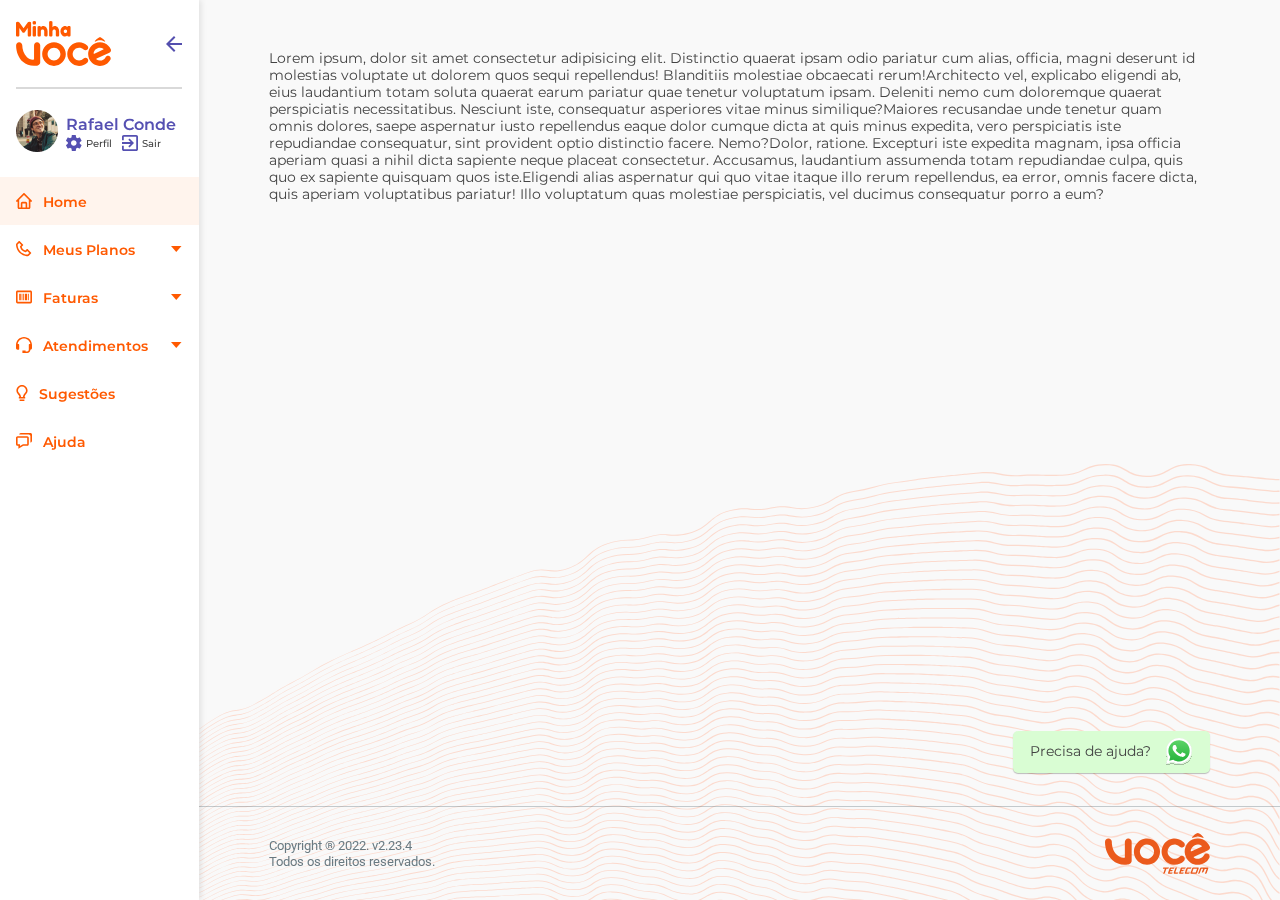
==== atual.html @ 1894260b "Initial commit on this branch" ====
<!DOCTYPE html>
<html lang="pt_BR">
  <head>
    <meta charset="UTF-8" />
    <meta http-equiv="X-UA-Compatible" content="IE=edge" />
    <meta name="viewport" content="width=device-width, initial-scale=1.0" />

    <!-- Dependencies -->
    <link rel="preconnect" href="https://fonts.googleapis.com" />
    <link rel="preconnect" href="https://fonts.gstatic.com" crossorigin />
    <link
      href="https://fonts.googleapis.com/css2?family=Montserrat:wght@300;400;500;600;700&family=Roboto:wght@300;400;500;700;900&display=swap"
      rel="stylesheet"
    />
    <script
      src="https://code.jquery.com/jquery-3.6.0.min.js"
      integrity="sha256-/xUj+3OJU5yExlq6GSYGSHk7tPXikynS7ogEvDej/m4="
      crossorigin="anonymous"
    ></script>
    <!-- /Fonts -->

    <!-- Main CSS-->
    <link rel="stylesheet" href="./css/style.css" />
    <!-- /Main CSS-->

    <title>Minha Você</title>
  </head>
  <body class="flex">
    <nav class="sidebar">
      <!-- <div class="sidebar__container flex-column"> -->
      <div class="sidebar__logo flex flex-center-between">
        <img src="./assets/minhavoce.svg" alt="Logo da Minha Você" />
        <img
          src="./assets/left-arrow.svg"
          alt="Seta apontada para esquerda"
          class="sidebar__logo-back"
        />
      </div>

      <div class="separator">
        <div class="separator__proper"></div>
      </div>

      <div class="sidebar__profile flex profile">
        <div class="profile__photo">
          <img
            src="./assets/profile.png"
            alt="Imagem de Perfil"
            class="profile__photo-proper"
          />
        </div>
        <div class="profile__info flex-column">
          <h2 class="profile__name ellipsis">Rafael Conde</h2>
          <div class="profile__options flex">
            <div class="profile__options-settings flex">
              <img src="./assets/cog.svg" alt="Engrenagem" />
              <p class="profile__options-label">Perfil</p>
            </div>
            <div class="profile__options-logout flex">
              <img src="./assets/logout.svg" alt="Logout" />
              <p class="profile__options-label">Sair</p>
            </div>
          </div>
        </div>
      </div>

      <div class="sidebar__container flex-column">
        <ul class="sidebar__list">
          <li class="item">
            <a href="/" class="sidebar__list-items flex active">
              <img src="./assets/home.svg" alt="" />
              <p class="item__label">Home</p>
            </a>
          </li>

          <li class="sidebar__list-items item flex">
            <img src="./assets/phone.svg" alt="" />
            <p class="item__label">Meus Planos</p>
            <img
              src="./assets/down-triangle.svg"
              alt=""
              class="sidebar__list-more"
            />
          </li>

          <ul class="sidebar__sublist list-hidden">
            <li class="subitem">
              <a href="#" class="sidebar__sublist-items flex">
                <img src="./assets/phone.svg" alt="" class="hidden-icon" />
                <p class="subitem__label">Internet</p>
              </a>
            </li>
            <li class="subitem">
              <a href="#" class="sidebar__sublist-items flex">
                <img src="./assets/phone.svg" alt="" class="hidden-icon" />
                <p class="subitem__label">Telefone</p>
              </a>
            </li>
            <li class="subitem">
              <a href="#" class="sidebar__sublist-items flex">
                <img src="./assets/phone.svg" alt="" class="hidden-icon" />
                <p class="subitem__label">TV</p>
              </a>
            </li>
          </ul>

          <li class="sidebar__list-items item flex">
            <img src="./assets/barcode.svg" alt="" />
            <p class="item__label">Faturas</p>
            <img
              src="./assets/down-triangle.svg"
              alt=""
              class="sidebar__list-more"
            />
          </li>
          <ul class="sidebar__sublist list-hidden">
            <li class="subitem">
              <a href="#" class="sidebar__sublist-items flex">
                <img src="./assets/barcode.svg" alt="" class="hidden-icon" />
                <p class="subitem__label">Fatura Atual</p>
              </a>
            </li>
            <li class="subitem">
              <a href="#" class="sidebar__sublist-items flex">
                <img src="./assets/barcode.svg" alt="" class="hidden-icon" />
                <p class="subitem__label">Histórico de Pagamentos</p>
              </a>
            </li>
            <li class="subitem">
              <a href="#" class="sidebar__sublist-items flex">
                <img src="./assets/barcode.svg" alt="" class="hidden-icon" />
                <p class="subitem__label">Notas Fiscais</p>
              </a>
            </li>
            <li class="subitem">
              <a href="#" class="sidebar__sublist-items flex">
                <img src="./assets/barcode.svg" alt="" class="hidden-icon" />
                <p class="subitem__label">Declaração de Quitação de Débitos</p>
              </a>
            </li>
          </ul>

          <li class="sidebar__list-items item flex">
            <img src="./assets/headset.svg" alt="" />
            <p class="item__label">Atendimentos</p>
            <img
              src="./assets/down-triangle.svg"
              alt=""
              class="sidebar__list-more"
            />
          </li>

          <ul class="sidebar__sublist list-hidden">
            <li class="subitem">
              <a href="#" class="sidebar__sublist-items flex">
                <img src="./assets/headset.svg" alt="" class="hidden-icon" />
                <p class="subitem__label">Suporte</p>
              </a>
            </li>
            <li class="subitem">
              <a href="#" class="sidebar__sublist-items flex">
                <img src="./assets/headset.svg" alt="" class="hidden-icon" />
                <p class="subitem__label">Mudança de Endereço</p>
              </a>
            </li>
            <li class="subitem">
              <a href="#" class="sidebar__sublist-items flex">
                <img src="./assets/headset.svg" alt="" class="hidden-icon" />
                <p class="subitem__label">Mudança de Ponto Interno</p>
              </a>
            </li>
            <li class="subitem">
              <a href="#" class="sidebar__sublist-items flex">
                <img src="./assets/headset.svg" alt="" class="hidden-icon" />
                <p class="subitem__label">Mudança de Titularidade</p>
              </a>
            </li>
            <li class="subitem">
              <a href="#" class="sidebar__sublist-items flex">
                <img src="./assets/headset.svg" alt="" class="hidden-icon" />
                <p class="subitem__label">Mudança de Vencimento</p>
              </a>
            </li>
            <li class="subitem">
              <a href="#" class="sidebar__sublist-items flex">
                <img src="./assets/headset.svg" alt="" class="hidden-icon" />
                <p class="subitem__label">Meus atendimentos</p>
              </a>
            </li>
          </ul>

          <li class="item">
            <a href="/sugestoes.html" class="sidebar__list-items flex">
              <img src="./assets/lightbulb.svg" alt="" />
              <p class="item__label">Sugestões</p>
            </a>
          </li>
          <li class="item" id="help">
            <a href="#" class="sidebar__list-items flex">
              <img src="./assets/text-ballon.svg" alt="" />
              <p class="item__label">Ajuda</p>
            </a>
          </li>
        </ul>

        <div class="sidebar__footer">
          <div class="sidebar__footer-container flex-column">
            <img
              src="./assets/logo.svg"
              alt="Logo da Você Telecom"
              class="sidebar__footer-logo"
            />
            <div class="sidebar__footer-separator">
              <div class="separator__proper"></div>
            </div>
            <div class="sidebar__footer-copyright flex-column">
              <p class="sidebar__footer-copyright1">Copyright ® 2022. v2.23.4</p>
              <p class="sidebar__footer-copyright2">
                Todos os direitos reservados.
            </div>
            </p>
          </div>
        </div>
      </div>
    </nav>
    <main class="flex-column">
      <section id="content">
        <p><span>Lorem ipsum, dolor sit amet consectetur adipisicing elit. Distinctio quaerat ipsam odio pariatur cum alias, officia, magni deserunt id molestias voluptate ut dolorem quos sequi repellendus! Blanditiis molestiae obcaecati rerum!</span><span>Architecto vel, explicabo eligendi ab, eius laudantium totam soluta quaerat earum pariatur quae tenetur voluptatum ipsam. Deleniti nemo cum doloremque quaerat perspiciatis necessitatibus. Nesciunt iste, consequatur asperiores vitae minus similique?</span><span>Maiores recusandae unde tenetur quam omnis dolores, saepe aspernatur iusto repellendus eaque dolor cumque dicta at quis minus expedita, vero perspiciatis iste repudiandae consequatur, sint provident optio distinctio facere. Nemo?</span><span>Dolor, ratione. Excepturi iste expedita magnam, ipsa officia aperiam quasi a nihil dicta sapiente neque placeat consectetur. Accusamus, laudantium assumenda totam repudiandae culpa, quis quo ex sapiente quisquam quos iste.</span><span>Eligendi alias aspernatur qui quo vitae itaque illo rerum repellendus, ea error, omnis facere dicta, quis aperiam voluptatibus pariatur! Illo voluptatum quas molestiae perspiciatis, vel ducimus consequatur porro a eum?</span></p>
      </section>

      <footer class="footer flex-column">
        <div class="whatsapp flex">
          <div class="whatsapp__button flex">
            <a
              href="https://wa.me/559633333333?text=Minha%20Voc%C3%AA,%20preciso%20abrir%20uma%20solicita%C3%A7%C3%A3o"
              target="_blank"
              class="whatsapp__button-label flex"
            >
              Precisa de ajuda?
              <img
                class="whatsapp__button-icon"
                src="./assets/whatsapp.svg"
                alt="Logo do Whatsapp"
              />
            </a>
          </div>
        </div>

        <div class="footer__container flex">
          <div class="footer__copyright">
            <p class="footer__copyright-year">Copyright ® 2022. v2.23.4</p>
            <p class="footer__copyright-proper">
              Todos os direitos reservados.
            </p>
          </div>
          <img src="./assets/logo.svg" alt="" />
        </div>

        <div class="footer__mobile">
          <div class="footer__mobile-wrapper flex">
            <div class="footer__mobile-options flex-column" id="mobile-menu">
              <img
                src="./assets/plus-icon.svg"
                alt=""
                class="footer__mobile-icon"
              />
              <p class="footer__mobile-label">Opções</p>
            </div>
            <div class="footer__mobile-options flex-column" id="mobile-plans">
              <img
                src="./assets/plans-icon.svg"
                alt=""
                class="footer__mobile-icon"
              />
              <p class="footer__mobile-label">Planos</p>
            </div>
            <div class="footer__mobile-options flex-column" id="mobile-home">
              <img
                src="./assets/home-icon.svg"
                alt=""
                class="footer__mobile-icon"
              />
              <p class="footer__mobile-label">Home</p>
            </div>
            <div class="footer__mobile-options flex-column" id="mobile-invoice">
              <img
                src="./assets/invoice-icon.svg"
                alt=""
                class="footer__mobile-icon"
              />
              <p class="footer__mobile-label">Faturas</p>
            </div>
            <div class="footer__mobile-options flex-column" id="mobile-profile">
              <img
                src="./assets/profile.png"
                alt=""
                class="footer__mobile-icon profile"
              />
              <p class="footer__mobile-label">Perfil</p>
            </div>
          </div>
        </div>
      </footer>
    </main>
    <script src="./script.js"></script>
  </body>
</html>
---- css/style.css ----
@charset "UTF-8";
/* Custom Utility Classes */
.flex {
  display: flex;
}

.flex-column {
  display: flex;
  flex-direction: column;
}

.flex-center-between {
  align-items: center;
  justify-content: space-between;
}

.grid {
  display: grid;
}

.ellipsis {
  white-space: nowrap;
  overflow: hidden;
  text-overflow: ellipsis;
}

.hidden {
  display: none;
}

/* Media Queries */
/* /Media Queries */
/* /Custom Utility Classes */
/* Mixins & Functions */
/* /Mixins & Functions */
/* Reset */
* {
  margin: 0;
  padding: 0;
  box-sizing: border-box;
  list-style: none;
}

/* /Reset */
/* Custom Content */
* {
  font-family: "Montserrat", sans-serif;
}

h1 {
  font-family: "Montserrat", sans-serif;
  font-style: normal;
  font-weight: 700;
  font-size: 1.5rem;
  line-height: 1.8125rem;
}

h2 {
  font-family: "Montserrat", sans-serif;
  font-style: normal;
  font-weight: 600;
  font-size: 1.25rem;
  line-height: 1.5rem;
}

h3 {
  font-family: "Montserrat", sans-serif;
  font-style: normal;
  font-weight: 500;
  font-size: 1.125rem;
  line-height: 1.375rem;
}

p {
  font-family: "Montserrat", sans-serif;
  font-style: normal;
  font-weight: 400;
  font-size: 0.875rem;
  line-height: 1.0625rem;
  color: #434343;
}

label {
  font-size: 0.75rem;
}

.hidden-icon {
  visibility: hidden;
}

/* /Custom Content */
.sidebar {
  font-family: "Montserrat", sans-serif;
  min-height: 100vh;
  width: 15.56vw;
  box-shadow: 2px 0px 6px 0px rgba(0, 0, 0, 0.1);
  background-color: white;
  overflow-y: auto;
  flex-shrink: 0;
  flex-grow: 1;
  z-index: 999999;
  /* foi necessária a adição dos paddings aos items individualmente e não
  à sidebar como um todo para que a classe active (que mostra qual item
  do menu está selecionado) ficasse de acordo com o design.
  a outra alternativa era manter o padding na sidebar, retirar a margem
  dos itens do menu e adicionar novamente o padding neles. achei muita
  gambiarra. */
}
.sidebar__logo {
  padding: 1.3125rem 1.0625rem 1.3125rem 1rem;
}
.sidebar__logo-back {
  filter: invert(30%) sepia(69%) saturate(947%) hue-rotate(213deg) brightness(89%) contrast(88%);
  cursor: pointer;
}
.sidebar .separator {
  width: 100%;
}
.sidebar .separator__proper {
  height: 2px;
  margin-right: 1.0625rem;
  margin-left: 1rem;
  background-color: rgba(67, 67, 67, 0.2);
}
.sidebar__profile {
  padding: 1.3125rem 1.0625rem 1.3125rem 1rem;
}
@media (max-width: 1024px) {
  .sidebar__profile {
    justify-content: center;
  }
}
.sidebar .profile {
  gap: 0.5rem;
  align-items: center;
}
.sidebar .profile__photo {
  flex-shrink: 0;
}
.sidebar .profile__name {
  min-width: 0;
  font-size: 1rem;
  line-height: 1.21875rem;
  color: #5550b2;
}
.sidebar .profile__options {
  align-items: center;
  gap: 0.625rem;
}
.sidebar .profile__options-settings, .sidebar .profile__options-logout {
  gap: 0.25rem;
  cursor: pointer;
}
.sidebar .profile__options-label {
  font-weight: 500;
  font-size: 0.625rem;
  line-height: 0.761875rem;
  color: #434343;
  padding-top: 0.1875rem;
}
@media (max-width: 1024px) {
  .sidebar {
    position: fixed;
    left: -1000px;
    transition: 0.5s ease-in-out;
  }
  .sidebar.opened {
    left: 0;
    width: 100%;
  }
}
.sidebar__footer {
  display: none;
}
@media (max-width: 1024px) {
  .sidebar__footer {
    display: block;
    margin-top: 21.25rem;
    flex-grow: 1;
  }
  .sidebar__footer-container {
    justify-content: center;
    align-items: center;
    gap: 0.5rem;
  }
  .sidebar__footer-logo {
    width: 4.82875rem;
    height: 1.875rem;
  }
  .sidebar__footer-separator {
    width: 8.125rem;
  }
  .sidebar__footer-separator .separator__proper {
    height: 2px;
    color: black;
  }
  .sidebar__footer-copyright {
    align-items: center;
  }
  .sidebar__footer-copyright1, .sidebar__footer-copyright2 {
    font-family: "Roboto", sans-serif;
    font-size: 0.6875rem;
    line-height: 0.805625rem;
    color: #434343;
  }
}

.sidebar__list-items,
.sidebar__sublist-items {
  align-items: center;
  list-style: none;
  padding: 0.875rem 1.0625rem 0.875rem 1rem;
  gap: 0.6875rem;
  cursor: pointer;
  text-decoration: none;
}
.sidebar__list-more,
.sidebar__sublist-more {
  margin-left: auto;
}

.item__label {
  margin-top: 0.1875rem;
  color: #ff5900;
  font-weight: 600;
  font-size: 0.875rem;
  line-height: 1.066875rem;
}

.subitem__label {
  margin-top: -0.1875rem;
  color: #434343;
  font-weight: 500;
  font-size: 0.75rem;
  line-height: 0.914375rem;
}

.list-hidden {
  display: none;
}

.active {
  background-color: rgba(253, 103, 0, 0.07);
}

.subactive {
  background-color: rgba(85, 80, 178, 0.1);
}

main {
  height: 100vh;
  width: 100%;
  overflow-y: auto;
}
main::before {
  content: "";
  position: fixed;
  height: 100%;
  right: 0;
  left: 15.56vw;
  z-index: -99;
  opacity: 0.25;
  background-color: #e5e5e5;
  background-image: url(../assets/bg.svg);
  background-repeat: no-repeat;
  background-position: bottom center;
  background-size: contain;
}
@media (max-width: 1024px) {
  main::before {
    position: absolute;
    left: 0;
    background-size: auto;
  }
}

#content {
  padding: 3.125rem 4.375rem;
}
@media (max-width: 1024px) {
  #content {
    padding: 3.125rem 1.5rem 1.5625rem 1.875rem;
  }
}

.suggestions__back {
  border: none;
  background: none;
  align-items: center;
  gap: 0.5rem;
  margin-bottom: 1rem;
  cursor: pointer;
}
.suggestions__back-wrapper {
  align-items: center;
  justify-content: center;
  background-color: #5550b2;
  width: 2.5rem;
  height: 2.5rem;
  border-radius: 50%;
}
.suggestions__back:active .suggestions__back-wrapper {
  background: linear-gradient(0deg, rgba(0, 0, 0, 0.2), rgba(0, 0, 0, 0.2)), linear-gradient(0deg, #5550b2, #5550b2);
}
.suggestions__back-icon {
  filter: invert(100%) sepia(0%) saturate(7500%) hue-rotate(35deg) brightness(109%) contrast(106%);
}
.suggestions__back-label {
  font-family: "Montserrat", sans-serif;
  font-size: 1rem;
  font-style: normal;
  font-weight: 500;
  line-height: 1.25rem;
  color: #5550b2;
}
.suggestions__header {
  margin-bottom: 1.625rem;
}
.suggestions__header-title {
  color: #5550b2;
  margin-bottom: 0.4375rem;
}
.suggestions__form {
  background-color: white;
  border-radius: 10px;
  box-shadow: 0px 2px 4px 0px rgba(0, 0, 0, 0.15);
  height: 18.75rem;
  padding: 1rem;
}
.suggestions__form-label {
  font-family: "Montserrat", sans-serif;
  font-style: normal;
  font-weight: 400;
  font-size: 12px;
  line-height: 15px;
  color: #434343;
  margin-bottom: 0.375rem;
}
.suggestions__form-rating {
  background-color: rgba(208, 217, 221, 0.2);
  justify-content: center;
  padding-top: 1.625rem;
  padding-bottom: 1.8125rem;
  margin-bottom: 0.75rem;
  border-radius: 5px;
  gap: 0.625rem;
}
.suggestions__form-stars {
  width: 1.57875rem;
  height: 1.5rem;
}
.suggestions__form-stars.full {
  content: url(../../assets/star-full.svg);
}
.suggestions__form-box {
  width: 100%;
  height: 5rem;
  border: 1px solid #d0d9dd;
  border-radius: 5px;
  resize: none;
  padding: 0.3125rem;
  margin-bottom: 0.75rem;
}
.suggestions__form-submit {
  width: 6.0625rem;
  height: 2.75rem;
  border: none;
  border-radius: 5px;
  background-color: #5550b2;
  box-shadow: 0px 2px 6px 0px rgba(0, 0, 0, 0.1);
  cursor: pointer;
  color: white;
  font-weight: 700;
  text-transform: uppercase;
  font-size: 1rem;
  line-height: 1.25rem;
}
.suggestions__form-submit:active {
  background: linear-gradient(0deg, rgba(0, 0, 0, 0.2), rgba(0, 0, 0, 0.2)), linear-gradient(0deg, #5550b2, #5550b2);
}
@media (max-width: 1024px) {
  .suggestions__form-submit {
    width: 100%;
  }
}
.suggestions__snackbar {
  justify-content: center;
  position: absolute;
  z-index: 100;
}
.suggestions__snackbar-proper {
  width: 31.25rem;
  height: 3.25rem;
  background-color: #00c853;
  justify-content: center;
  align-items: center;
  border-radius: 5px;
  transition: all 0.5s ease-in-out 0.5s;
}
.suggestions__snackbar-label {
  color: white;
  font-weight: 500;
  font-size: 1rem;
  line-height: 1.21875rem;
  text-align: center;
}

.visuallyhidden {
  opacity: 0;
}

.footer {
  margin-top: auto;
}
.footer__container {
  padding: 1.625rem 4.375rem;
  border-top: 1px solid rgba(69, 90, 100, 0.3);
  align-items: center;
  justify-content: space-between;
}
@media (max-width: 1024px) {
  .footer__container {
    display: none;
  }
}
.footer__copyright-year, .footer__copyright-proper {
  font-family: "Roboto", sans-serif;
  font-weight: 400;
  font-size: 0.8125rem;
  line-height: 0.951875rem;
  color: rgba(69, 90, 100, 0.8);
}
.footer__mobile {
  display: none;
}
@media (max-width: 1024px) {
  .footer__mobile {
    display: block;
  }
}
.footer__mobile-wrapper {
  height: 5rem;
  width: 100vw;
  background-color: white;
  justify-content: space-around;
  align-items: center;
  box-shadow: 0px -2px 8px 0px rgba(0, 0, 0, 0.15);
}
.footer__mobile-options {
  margin-top: 1.0625rem;
  margin-bottom: 1.125rem;
  align-items: center;
  gap: 0.4375rem;
}
.footer__mobile-icon {
  width: 1.5625rem;
  height: 1.5625rem;
}
.footer__mobile-icon:not(.profile) {
  filter: invert(24%) sepia(0%) saturate(2%) hue-rotate(23deg) brightness(99%) contrast(91%);
}
.footer__mobile-icon.selected:not(.profile) {
  filter: invert(37%) sepia(100%) saturate(1618%) hue-rotate(359deg) brightness(98%) contrast(110%);
}
.footer__mobile-icon.selected.profile {
  border-radius: 50%;
  border: 2px solid #ff5900;
}
.footer__mobile-label {
  color: #434343;
}
.footer__mobile-label.selected {
  color: #ff5900;
}

.whatsapp {
  margin-left: auto;
  margin-right: 4.375rem;
  margin-bottom: 2.0625rem;
}
@media (max-width: 1024px) {
  .whatsapp {
    margin-left: 1.5625rem;
    margin-right: 1.5625rem;
    margin-bottom: 2.375rem;
  }
}
.whatsapp__button {
  padding: 0.5rem 1rem;
  width: 12.3125rem;
  height: 2.625rem;
  border-radius: 5px;
  border: none;
  box-shadow: 0px 1px 1px 0px rgba(0, 0, 0, 0.25);
  background-color: #d9fdd3;
  justify-content: center;
  align-items: center;
}
@media (max-width: 1024px) {
  .whatsapp__button {
    width: 100%;
  }
}
.whatsapp__button-label {
  text-align: center;
  font-weight: 400;
  font-size: 0.875rem;
  line-height: 1.066875rem;
  text-decoration: none;
  color: #434343;
  gap: 0.875rem;
  align-items: center;
}
.whatsapp__button:active {
  background: linear-gradient(0deg, rgba(0, 0, 0, 0.1), rgba(0, 0, 0, 0.1)), linear-gradient(0deg, #d9fdd3, #d9fdd3);
}

/*# sourceMappingURL=style.css.map */
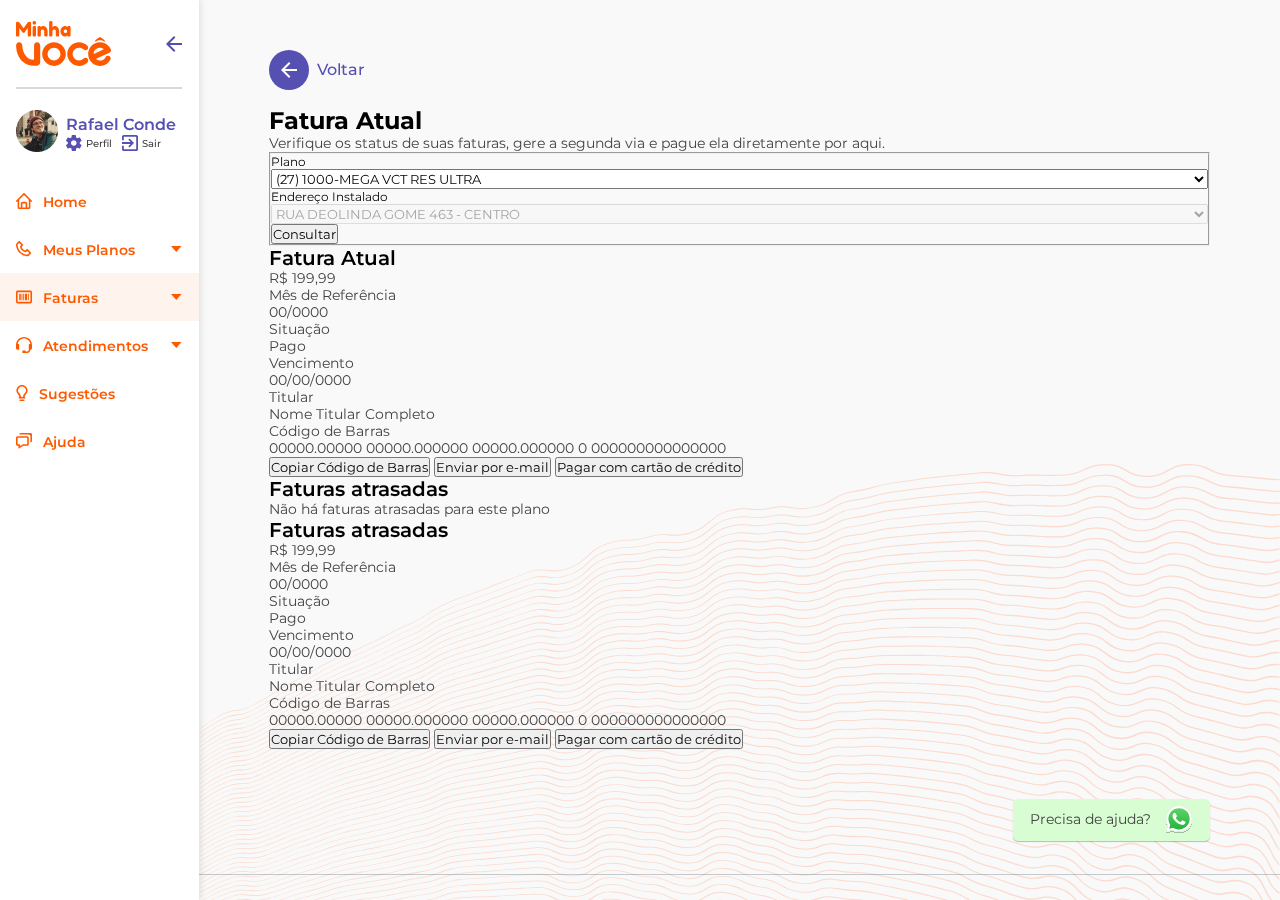
==== commit 6db21468: "Adiciona HTML e classes" ====
--- a/atual.html
+++ b/atual.html
@@ -27,7 +27,6 @@
   </head>
   <body class="flex">
     <nav class="sidebar">
-      <!-- <div class="sidebar__container flex-column"> -->
       <div class="sidebar__logo flex flex-center-between">
         <img src="./assets/minhavoce.svg" alt="Logo da Minha Você" />
         <img
@@ -67,7 +66,7 @@
       <div class="sidebar__container flex-column">
         <ul class="sidebar__list">
           <li class="item">
-            <a href="/" class="sidebar__list-items flex active">
+            <a href="/" class="sidebar__list-items flex">
               <img src="./assets/home.svg" alt="" />
               <p class="item__label">Home</p>
             </a>
@@ -104,7 +103,7 @@
             </li>
           </ul>
 
-          <li class="sidebar__list-items item flex">
+          <li class="sidebar__list-items item flex active">
             <img src="./assets/barcode.svg" alt="" />
             <p class="item__label">Faturas</p>
             <img
@@ -115,7 +114,7 @@
           </li>
           <ul class="sidebar__sublist list-hidden">
             <li class="subitem">
-              <a href="#" class="sidebar__sublist-items flex">
+              <a href="#" class="sidebar__sublist-items flex subactive">
                 <img src="./assets/barcode.svg" alt="" class="hidden-icon" />
                 <p class="subitem__label">Fatura Atual</p>
               </a>
@@ -214,18 +213,172 @@
               <div class="separator__proper"></div>
             </div>
             <div class="sidebar__footer-copyright flex-column">
-              <p class="sidebar__footer-copyright1">Copyright ® 2022. v2.23.4</p>
+              <p class="sidebar__footer-copyright1">
+                Copyright ® 2022. v2.23.4
+              </p>
               <p class="sidebar__footer-copyright2">
                 Todos os direitos reservados.
-            </div>
-            </p>
+              </p>
+            </div>
           </div>
         </div>
       </div>
     </nav>
     <main class="flex-column">
       <section id="content">
-        <p><span>Lorem ipsum, dolor sit amet consectetur adipisicing elit. Distinctio quaerat ipsam odio pariatur cum alias, officia, magni deserunt id molestias voluptate ut dolorem quos sequi repellendus! Blanditiis molestiae obcaecati rerum!</span><span>Architecto vel, explicabo eligendi ab, eius laudantium totam soluta quaerat earum pariatur quae tenetur voluptatum ipsam. Deleniti nemo cum doloremque quaerat perspiciatis necessitatibus. Nesciunt iste, consequatur asperiores vitae minus similique?</span><span>Maiores recusandae unde tenetur quam omnis dolores, saepe aspernatur iusto repellendus eaque dolor cumque dicta at quis minus expedita, vero perspiciatis iste repudiandae consequatur, sint provident optio distinctio facere. Nemo?</span><span>Dolor, ratione. Excepturi iste expedita magnam, ipsa officia aperiam quasi a nihil dicta sapiente neque placeat consectetur. Accusamus, laudantium assumenda totam repudiandae culpa, quis quo ex sapiente quisquam quos iste.</span><span>Eligendi alias aspernatur qui quo vitae itaque illo rerum repellendus, ea error, omnis facere dicta, quis aperiam voluptatibus pariatur! Illo voluptatum quas molestiae perspiciatis, vel ducimus consequatur porro a eum?</span></p>
+        <div class="bill">
+          <button class="bill__back flex go-back">
+            <figure class="bill__back-wrapper go-back-wrapper flex">
+              <img
+                src="./assets/left-arrow.svg"
+                alt=""
+                class="bill__back-icon go-back-icon"
+              />
+            </figure>
+            <p class="bill__back-label go-back-label">Voltar</p>
+          </button>
+
+          <header class="bill__header">
+            <h1 class="bill__header-title">Fatura Atual</h1>
+            <p class="bill__header-description">
+              Verifique os status de suas faturas, gere a segunda via e pague
+              ela diretamente por aqui.
+            </p>
+          </header>
+
+          <article class="bill__main">
+            <fieldset class="bill__main-container container">
+              <div class="container__plan">
+                <form action="" class="container__plan-form flex-column">
+                  <label for="plan" class="container__plan-label">Plano</label>
+                  <select name="plan" id="plan" class="container__plan-select">
+                    <option
+                      value="(27) 1000-MEGA VCT RES ULTRA"
+                      class="container__plan-option"
+                    >
+                      (27) 1000-MEGA VCT RES ULTRA
+                    </option>
+                  </select>
+                </form>
+
+                <form action="" class="container__address flex-column">
+                  <label for="address" class="container__address-label">
+                    Endereço Instalado
+                  </label>
+                  <select
+                    name="address"
+                    id="address"
+                    class="container__address-select"
+                    disabled
+                  >
+                    <option value="1" class="container__address option">
+                      RUA DEOLINDA GOME 463 - CENTRO
+                    </option>
+                  </select>
+                </form>
+              </div>
+
+              <button type="submit" class="container__button">Consultar</button>
+            </fieldset>
+
+            <div class="bill__main-actual actual">
+              <h2 class="actual-title">Fatura Atual</h2>
+              <div class="actual__invoice">
+                <div class="actual__wrapper">
+                  <div class="green-detail"></div>
+                  <p class="actual__price">
+                    R$
+                    <span class="actual__price-number">199,99</span>
+                  </p>
+                  <div class="actual__reference">
+                    <p class="actual__reference-title">Mês de Referência</p>
+                    <p class="actual__reference-date">00/0000</p>
+                  </div>
+                  <div class="actual__status">
+                    <p class="actual__status-title">Situação</p>
+                    <p class="actual__status-status">Pago</p>
+                  </div>
+                  <div class="actual__duedate">
+                    <p class="actual__duedate-title">Vencimento</p>
+                    <p class="actual__duedate-date">00/00/0000</p>
+                  </div>
+                  <div class="actual__name">
+                    <p class="actual__name-title">Titular</p>
+                    <p class="actual__name-name">Nome Titular Completo</p>
+                  </div>
+                  <div class="actual__barcode">
+                    <p class="actual__barcode-title">Código de Barras</p>
+                    <p class="actual__barcode-proper">
+                      00000.00000 00000.000000 00000.000000 0 000000000000000
+                    </p>
+                  </div>
+                </div>
+                <div class="bill__controls">
+                  <button class="bill__controls-copy" data-control="actual">
+                    Copiar Código de Barras
+                  </button>
+                  <button class="bill__controls-email" data-control="actual">
+                    Enviar por e-mail
+                  </button>
+                  <button class="bill__controls-card" data-control="actual">
+                    Pagar com cartão de crédito
+                  </button>
+                </div>
+              </div>
+            </div>
+
+            <div class="bill__main-overdue overdue">
+              <h2 class="overdue__title">Faturas atrasadas</h2>
+              <div class="overdue__invoice">
+                <p class="">Não há faturas atrasadas para este plano</p>
+              </div>
+            </div>
+
+            <div class="bill__main-overdue overdue">
+              <h2 class="overdue__title">Faturas atrasadas</h2>
+              <div class="overdue__container">
+                <div class="green-detail"></div>
+                <p class="overdue__price">
+                  R$
+                  <span class="overdue__price-number">199,99</span>
+                </p>
+                <div class="overdue__reference">
+                  <p class="overdue__reference-title">Mês de Referência</p>
+                  <p class="overdue__reference-date">00/0000</p>
+                </div>
+                <div class="overdue__status">
+                  <p class="overdue__status-title">Situação</p>
+                  <p class="overdue__status-status">Pago</p>
+                </div>
+                <div class="overdue__duedate">
+                  <p class="overdue__duedate-title">Vencimento</p>
+                  <p class="overdue__duedate-date">00/00/0000</p>
+                </div>
+                <div class="overdue__name">
+                  <p class="overdue__name-title">Titular</p>
+                  <p class="overdue__name-name">Nome Titular Completo</p>
+                </div>
+                <div class="overdue__barcode">
+                  <p class="overdue__barcode-title">Código de Barras</p>
+                  <p class="overdue__barcode-proper">
+                    00000.00000 00000.000000 00000.000000 0 000000000000000
+                  </p>
+                </div>
+              </div>
+              <div class="bill__controls">
+                <button class="bill__controls-copy" data-control="overdue">
+                  Copiar Código de Barras
+                </button>
+                <button class="bill__controls-email" data-control="overdue">
+                  Enviar por e-mail
+                </button>
+                <button class="bill__controls-card" data-control="overdue">
+                  Pagar com cartão de crédito
+                </button>
+              </div>
+            </div>
+          </article>
+        </div>
       </section>
 
       <footer class="footer flex-column">
--- a/css/style.css
+++ b/css/style.css
@@ -86,6 +86,37 @@
 
 .hidden-icon {
   visibility: hidden;
+}
+
+.go-back {
+  border: none;
+  background: none;
+  align-items: center;
+  gap: 0.5rem;
+  margin-bottom: 1rem;
+  cursor: pointer;
+}
+.go-back-wrapper {
+  align-items: center;
+  justify-content: center;
+  background-color: #5550b2;
+  width: 2.5rem;
+  height: 2.5rem;
+  border-radius: 50%;
+}
+.go-back:active .go-back-wrapper {
+  background: linear-gradient(0deg, rgba(0, 0, 0, 0.2), rgba(0, 0, 0, 0.2)), linear-gradient(0deg, #5550b2, #5550b2);
+}
+.go-back-icon {
+  filter: invert(100%) sepia(0%) saturate(7500%) hue-rotate(35deg) brightness(109%) contrast(106%);
+}
+.go-back-label {
+  font-family: "Montserrat", sans-serif;
+  font-size: 1rem;
+  font-style: normal;
+  font-weight: 500;
+  line-height: 1.25rem;
+  color: #5550b2;
 }
 
 /* /Custom Content */
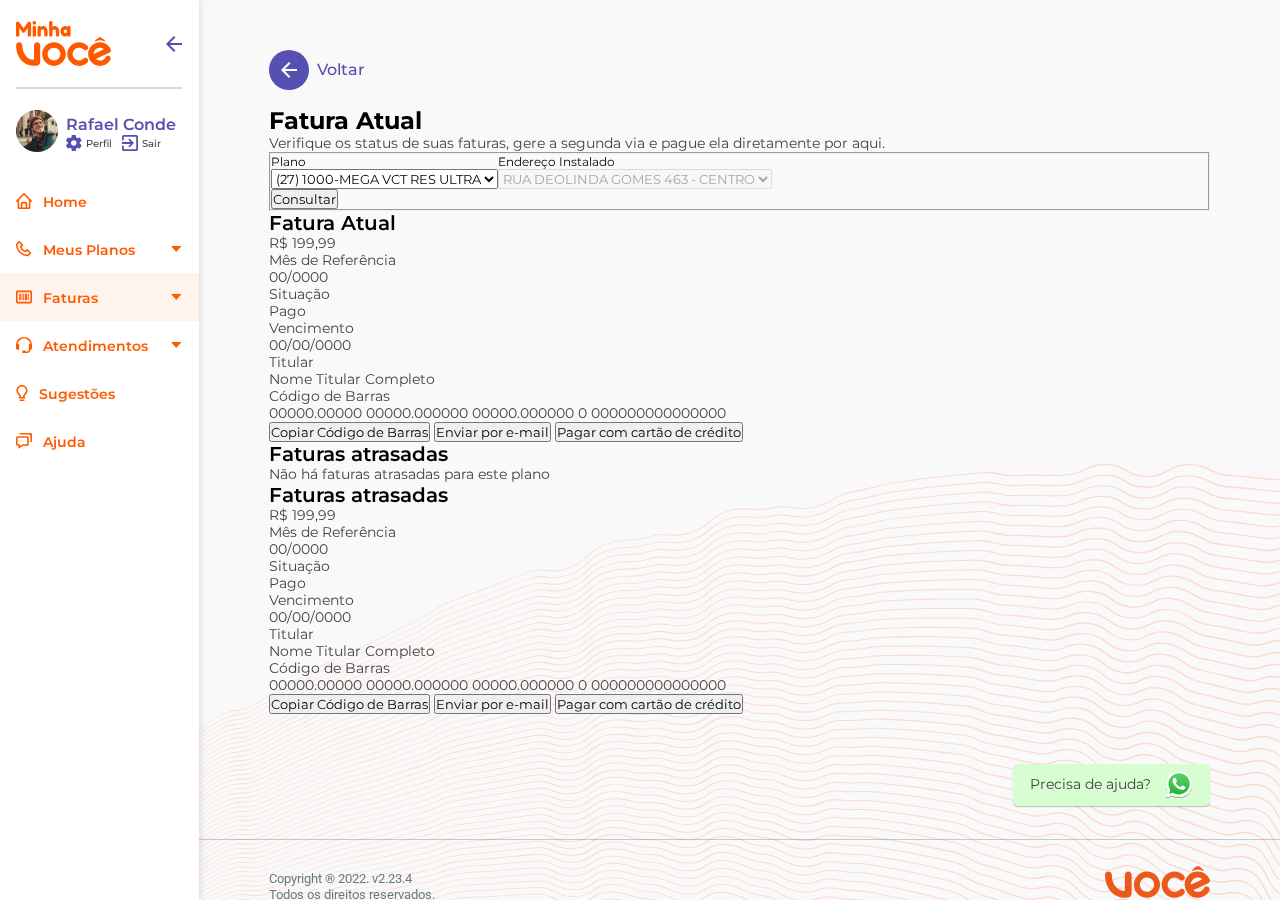
==== commit 63662c60: "Corrige classes adicionadas incorretamente" ====
--- a/atual.html
+++ b/atual.html
@@ -247,38 +247,38 @@
           </header>
 
           <article class="bill__main">
-            <fieldset class="bill__main-container container">
-              <div class="container__plan">
-                <form action="" class="container__plan-form flex-column">
-                  <label for="plan" class="container__plan-label">Plano</label>
-                  <select name="plan" id="plan" class="container__plan-select">
+            <fieldset class="bill__main-form-wrapper">
+              <div class="form-wrapper flex">
+                <form action="" class="form-wrapper__plan-form flex-column">
+                  <label for="plan" class="form-wrapper__plan-label">Plano</label>
+                  <select name="plan" id="plan" class="form-wrapper__plan-select">
                     <option
                       value="(27) 1000-MEGA VCT RES ULTRA"
-                      class="container__plan-option"
+                      class="form-wrapper__plan-option"
                     >
                       (27) 1000-MEGA VCT RES ULTRA
                     </option>
                   </select>
                 </form>
 
-                <form action="" class="container__address flex-column">
-                  <label for="address" class="container__address-label">
+                <form action="" class="form-wrapper__address flex-column">
+                  <label for="address" class="form-wrapper__address-label">
                     Endereço Instalado
                   </label>
                   <select
                     name="address"
                     id="address"
-                    class="container__address-select"
+                    class="form-wrapper__address-select"
                     disabled
                   >
-                    <option value="1" class="container__address option">
-                      RUA DEOLINDA GOME 463 - CENTRO
+                    <option value="1" class="form-wrapper__address option">
+                      RUA DEOLINDA GOMES 463 - CENTRO
                     </option>
                   </select>
                 </form>
               </div>
 
-              <button type="submit" class="container__button">Consultar</button>
+              <button type="submit" class="form-wrapper__button">Consultar</button>
             </fieldset>
 
             <div class="bill__main-actual actual">
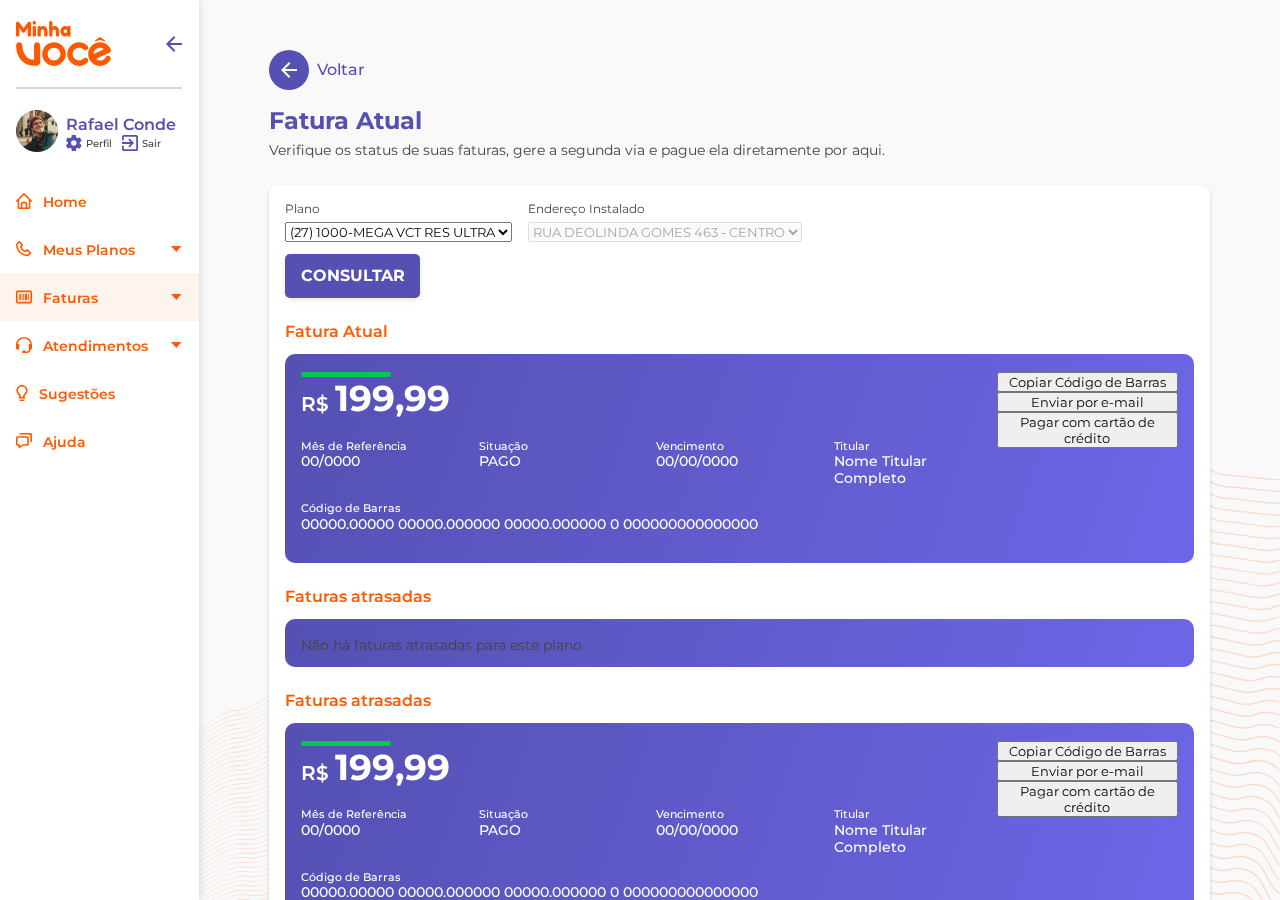
==== commit f58e2d5d: "Completa estilização das propriedades dos cards" ====
--- a/atual.html
+++ b/atual.html
@@ -249,9 +249,15 @@
           <article class="bill__main">
             <fieldset class="bill__main-form-wrapper">
               <div class="form-wrapper flex">
-                <form action="" class="form-wrapper__plan-form flex-column">
-                  <label for="plan" class="form-wrapper__plan-label">Plano</label>
-                  <select name="plan" id="plan" class="form-wrapper__plan-select">
+                <form action="" class="form-wrapper__plan flex-column">
+                  <label for="plan" class="form-wrapper__plan-label">
+                    Plano
+                  </label>
+                  <select
+                    name="plan"
+                    id="plan"
+                    class="form-wrapper__plan-select"
+                  >
                     <option
                       value="(27) 1000-MEGA VCT RES ULTRA"
                       class="form-wrapper__plan-option"
@@ -271,49 +277,53 @@
                     class="form-wrapper__address-select"
                     disabled
                   >
-                    <option value="1" class="form-wrapper__address option">
+                    <option value="1" class="form-wrapper__address-option">
                       RUA DEOLINDA GOMES 463 - CENTRO
                     </option>
                   </select>
                 </form>
               </div>
 
-              <button type="submit" class="form-wrapper__button">Consultar</button>
+              <button type="submit" class="form-wrapper__button">
+                Consultar
+              </button>
             </fieldset>
 
             <div class="bill__main-actual actual">
-              <h2 class="actual-title">Fatura Atual</h2>
-              <div class="actual__invoice">
-                <div class="actual__wrapper">
+              <h2 class="actual__title">Fatura Atual</h2>
+              <div class="actual__invoice flex">
+                <div class="actual__container">
                   <div class="green-detail"></div>
-                  <p class="actual__price">
-                    R$
-                    <span class="actual__price-number">199,99</span>
-                  </p>
-                  <div class="actual__reference">
-                    <p class="actual__reference-title">Mês de Referência</p>
-                    <p class="actual__reference-date">00/0000</p>
-                  </div>
-                  <div class="actual__status">
-                    <p class="actual__status-title">Situação</p>
-                    <p class="actual__status-status">Pago</p>
-                  </div>
-                  <div class="actual__duedate">
-                    <p class="actual__duedate-title">Vencimento</p>
-                    <p class="actual__duedate-date">00/00/0000</p>
-                  </div>
-                  <div class="actual__name">
-                    <p class="actual__name-title">Titular</p>
-                    <p class="actual__name-name">Nome Titular Completo</p>
-                  </div>
-                  <div class="actual__barcode">
-                    <p class="actual__barcode-title">Código de Barras</p>
-                    <p class="actual__barcode-proper">
-                      00000.00000 00000.000000 00000.000000 0 000000000000000
+                  <div class="actual__wrapper">
+                    <p class="actual__price">
+                      R$
+                      <span class="actual__price-number">199,99</span>
                     </p>
+                    <div class="actual__reference">
+                      <p class="actual__reference-title">Mês de Referência</p>
+                      <p class="actual__reference-proper">00/0000</p>
+                    </div>
+                    <div class="actual__status">
+                      <p class="actual__status-title">Situação</p>
+                      <p class="actual__status-proper">Pago</p>
+                    </div>
+                    <div class="actual__duedate">
+                      <p class="actual__duedate-title">Vencimento</p>
+                      <p class="actual__duedate-proper">00/00/0000</p>
+                    </div>
+                    <div class="actual__name">
+                      <p class="actual__name-title">Titular</p>
+                      <p class="actual__name-proper">Nome Titular Completo</p>
+                    </div>
+                    <div class="actual__barcode">
+                      <p class="actual__barcode-title">Código de Barras</p>
+                      <p class="actual__barcode-proper">
+                        00000.00000 00000.000000 00000.000000 0 000000000000000
+                      </p>
+                    </div>
                   </div>
                 </div>
-                <div class="bill__controls">
+                <div class="bill__controls flex-column">
                   <button class="bill__controls-copy" data-control="actual">
                     Copiar Código de Barras
                   </button>
@@ -336,45 +346,49 @@
 
             <div class="bill__main-overdue overdue">
               <h2 class="overdue__title">Faturas atrasadas</h2>
-              <div class="overdue__container">
-                <div class="green-detail"></div>
-                <p class="overdue__price">
-                  R$
-                  <span class="overdue__price-number">199,99</span>
-                </p>
-                <div class="overdue__reference">
-                  <p class="overdue__reference-title">Mês de Referência</p>
-                  <p class="overdue__reference-date">00/0000</p>
+              <div class="overdue__invoice flex">
+                <div class="overdue__container">
+                  <div class="green-detail"></div>
+                  <div class="overdue__wrapper">
+                    <p class="overdue__price">
+                      R$
+                      <span class="overdue__price-number">199,99</span>
+                    </p>
+                    <div class="overdue__reference">
+                      <p class="overdue__reference-title">Mês de Referência</p>
+                      <p class="overdue__reference-proper">00/0000</p>
+                    </div>
+                    <div class="overdue__status">
+                      <p class="overdue__status-title">Situação</p>
+                      <p class="overdue__status-proper">Pago</p>
+                    </div>
+                    <div class="overdue__duedate">
+                      <p class="overdue__duedate-title">Vencimento</p>
+                      <p class="overdue__duedate-proper">00/00/0000</p>
+                    </div>
+                    <div class="overdue__name">
+                      <p class="overdue__name-title">Titular</p>
+                      <p class="overdue__name-proper">Nome Titular Completo</p>
+                    </div>
+                    <div class="overdue__barcode">
+                      <p class="overdue__barcode-title">Código de Barras</p>
+                      <p class="overdue__barcode-proper">
+                        00000.00000 00000.000000 00000.000000 0 000000000000000
+                      </p>
+                    </div>
+                  </div>
                 </div>
-                <div class="overdue__status">
-                  <p class="overdue__status-title">Situação</p>
-                  <p class="overdue__status-status">Pago</p>
+                <div class="bill__controls flex-column">
+                  <button class="bill__controls-copy" data-control="overdue">
+                    Copiar Código de Barras
+                  </button>
+                  <button class="bill__controls-email" data-control="overdue">
+                    Enviar por e-mail
+                  </button>
+                  <button class="bill__controls-card" data-control="overdue">
+                    Pagar com cartão de crédito
+                  </button>
                 </div>
-                <div class="overdue__duedate">
-                  <p class="overdue__duedate-title">Vencimento</p>
-                  <p class="overdue__duedate-date">00/00/0000</p>
-                </div>
-                <div class="overdue__name">
-                  <p class="overdue__name-title">Titular</p>
-                  <p class="overdue__name-name">Nome Titular Completo</p>
-                </div>
-                <div class="overdue__barcode">
-                  <p class="overdue__barcode-title">Código de Barras</p>
-                  <p class="overdue__barcode-proper">
-                    00000.00000 00000.000000 00000.000000 0 000000000000000
-                  </p>
-                </div>
-              </div>
-              <div class="bill__controls">
-                <button class="bill__controls-copy" data-control="overdue">
-                  Copiar Código de Barras
-                </button>
-                <button class="bill__controls-email" data-control="overdue">
-                  Enviar por e-mail
-                </button>
-                <button class="bill__controls-card" data-control="overdue">
-                  Pagar com cartão de crédito
-                </button>
               </div>
             </div>
           </article>
--- a/css/style.css
+++ b/css/style.css
@@ -76,12 +76,17 @@
   font-style: normal;
   font-weight: 400;
   font-size: 0.875rem;
-  line-height: 1.0625rem;
+  line-height: 1.066875rem;
   color: #434343;
 }
 
 label {
+  font-family: "Montserrat", sans-serif;
+  font-style: normal;
+  font-weight: 400;
   font-size: 0.75rem;
+  line-height: 0.9375rem;
+  color: #434343;
 }
 
 .hidden-icon {
@@ -314,36 +319,6 @@
   }
 }
 
-.suggestions__back {
-  border: none;
-  background: none;
-  align-items: center;
-  gap: 0.5rem;
-  margin-bottom: 1rem;
-  cursor: pointer;
-}
-.suggestions__back-wrapper {
-  align-items: center;
-  justify-content: center;
-  background-color: #5550b2;
-  width: 2.5rem;
-  height: 2.5rem;
-  border-radius: 50%;
-}
-.suggestions__back:active .suggestions__back-wrapper {
-  background: linear-gradient(0deg, rgba(0, 0, 0, 0.2), rgba(0, 0, 0, 0.2)), linear-gradient(0deg, #5550b2, #5550b2);
-}
-.suggestions__back-icon {
-  filter: invert(100%) sepia(0%) saturate(7500%) hue-rotate(35deg) brightness(109%) contrast(106%);
-}
-.suggestions__back-label {
-  font-family: "Montserrat", sans-serif;
-  font-size: 1rem;
-  font-style: normal;
-  font-weight: 500;
-  line-height: 1.25rem;
-  color: #5550b2;
-}
 .suggestions__header {
   margin-bottom: 1.625rem;
 }
@@ -440,6 +415,124 @@
   opacity: 0;
 }
 
+.bill__header {
+  margin-bottom: 1.625rem;
+}
+.bill__header-title {
+  color: #5550b2;
+  margin-bottom: 0.4375rem;
+}
+.bill__main {
+  background-color: white;
+  box-shadow: 0px 2px 4px 0px rgba(0, 0, 0, 0.15);
+  padding: 1rem;
+  border-radius: 10px;
+}
+.bill__main-form-wrapper {
+  border: none;
+}
+
+.form-wrapper {
+  gap: 0.98125rem;
+  margin-bottom: 0.75rem;
+}
+.form-wrapper__plan, .form-wrapper__address {
+  gap: 0.375rem;
+}
+.form-wrapper__button {
+  background-color: #5550b2;
+  box-shadow: 0px 2px 6px 0px rgba(0, 0, 0, 0.1);
+  width: 8.4375rem;
+  height: 2.75rem;
+  border: none;
+  border-radius: 5px;
+  color: white;
+  text-transform: uppercase;
+  font-family: "Montserrat", sans-serif;
+  font-weight: 700;
+  font-size: 1rem;
+  line-height: 1.25rem;
+  cursor: pointer;
+  margin-bottom: 1.5rem;
+}
+.form-wrapper__button:active {
+  background: linear-gradient(0deg, rgba(0, 0, 0, 0.2), rgba(0, 0, 0, 0.2)), linear-gradient(0deg, #5550b2, #5550b2);
+}
+
+.actual__title,
+.overdue__title {
+  color: #ff5900;
+  font-size: 1rem;
+  line-height: 1.25rem;
+  margin-bottom: 0.75rem;
+}
+.actual__invoice,
+.overdue__invoice {
+  background: linear-gradient(108.63deg, #5550b2 0%, #6d66e8 100.87%);
+  padding: 1.125rem 1rem 0.8125rem;
+  border-radius: 10px;
+  margin-bottom: 1.5rem;
+}
+.actual__wrapper,
+.overdue__wrapper {
+  display: grid;
+  grid-template-columns: repeat(4, 1fr);
+  grid-template-rows: repeat(3, 1fr);
+  gap: 0.9375rem;
+}
+.actual__price,
+.overdue__price {
+  font-weight: 600;
+  font-size: 1.25rem;
+  line-height: 24.38px;
+  color: white;
+}
+.actual__price-number,
+.overdue__price-number {
+  font-weight: 700;
+  font-size: 2.25rem;
+  line-height: 2.7425rem;
+}
+.actual__reference-title, .actual__status-title, .actual__duedate-title, .actual__name-title, .actual__barcode-title,
+.overdue__reference-title,
+.overdue__status-title,
+.overdue__duedate-title,
+.overdue__name-title,
+.overdue__barcode-title {
+  color: white;
+  font-weight: 500;
+  font-size: 0.6875rem;
+  line-height: 0.838125rem;
+}
+.actual__reference-proper, .actual__status-proper, .actual__duedate-proper, .actual__name-proper, .actual__barcode-proper,
+.overdue__reference-proper,
+.overdue__status-proper,
+.overdue__duedate-proper,
+.overdue__name-proper,
+.overdue__barcode-proper {
+  color: white;
+  font-weight: 500;
+  font-size: 0.875rem;
+  line-height: 1.066875rem;
+}
+.actual__status-proper,
+.overdue__status-proper {
+  text-transform: uppercase;
+}
+.actual__price, .actual__barcode,
+.overdue__price,
+.overdue__barcode {
+  grid-column-start: 1;
+  grid-column-end: 5;
+}
+
+.green-detail {
+  height: 0.3125rem;
+  width: 5.63375rem;
+  background-color: #00c853;
+  border-radius: 5px;
+}
+
 .footer {
   margin-top: auto;
 }
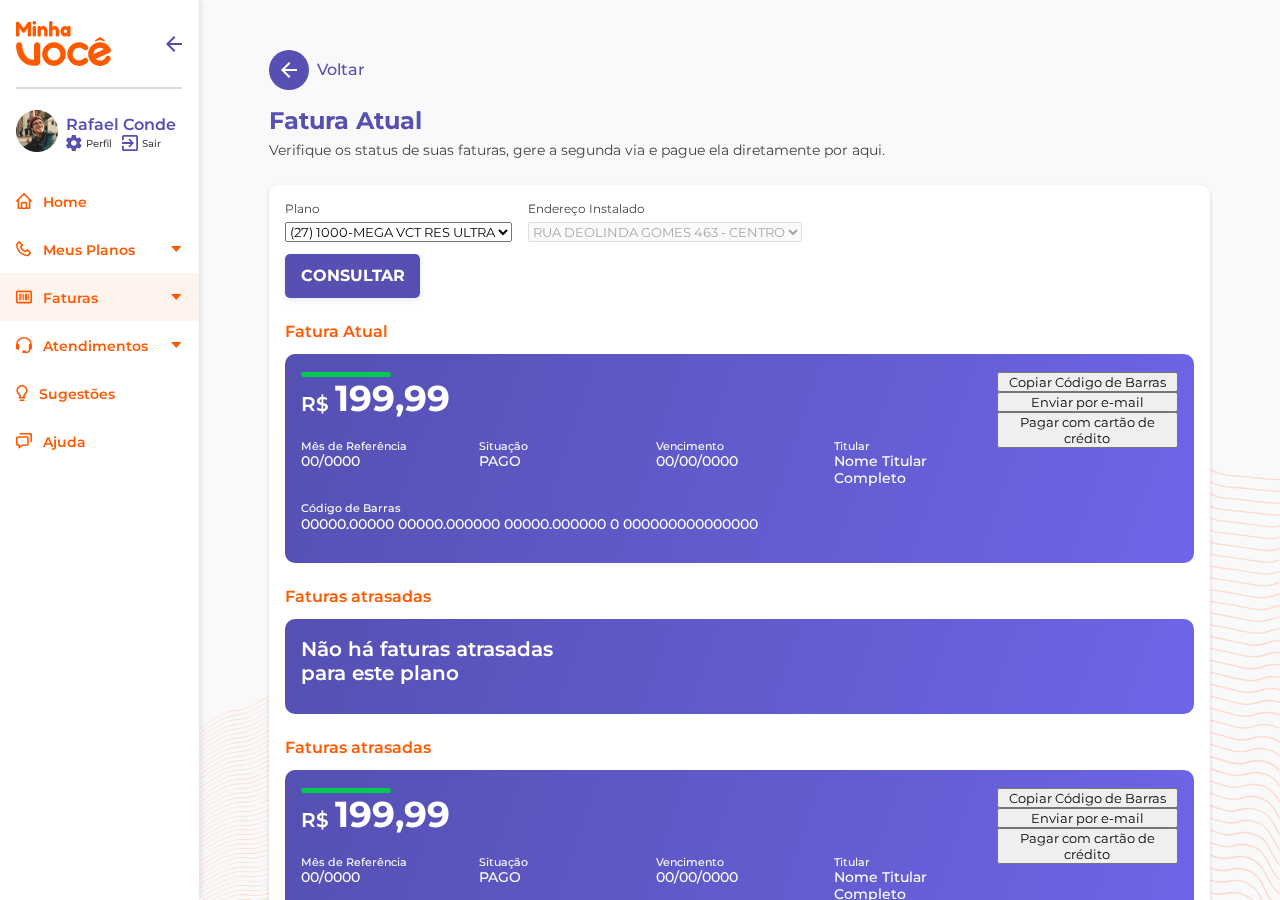
==== commit 5097074a: "Adiciona estilização para card sem faturas atrasadas" ====
--- a/atual.html
+++ b/atual.html
@@ -340,7 +340,7 @@
             <div class="bill__main-overdue overdue">
               <h2 class="overdue__title">Faturas atrasadas</h2>
               <div class="overdue__invoice">
-                <p class="">Não há faturas atrasadas para este plano</p>
+                <p class="overdue__invoice-no-overdue">Não há faturas atrasadas<br> para este plano</p>
               </div>
             </div>
 
--- a/css/style.css
+++ b/css/style.css
@@ -473,6 +473,14 @@
   border-radius: 10px;
   margin-bottom: 1.5rem;
 }
+.actual__invoice-no-overdue,
+.overdue__invoice-no-overdue {
+  font-weight: 600;
+  font-size: 1.25rem;
+  line-height: 24.38px;
+  color: white;
+  margin-bottom: 1rem;
+}
 .actual__wrapper,
 .overdue__wrapper {
   display: grid;
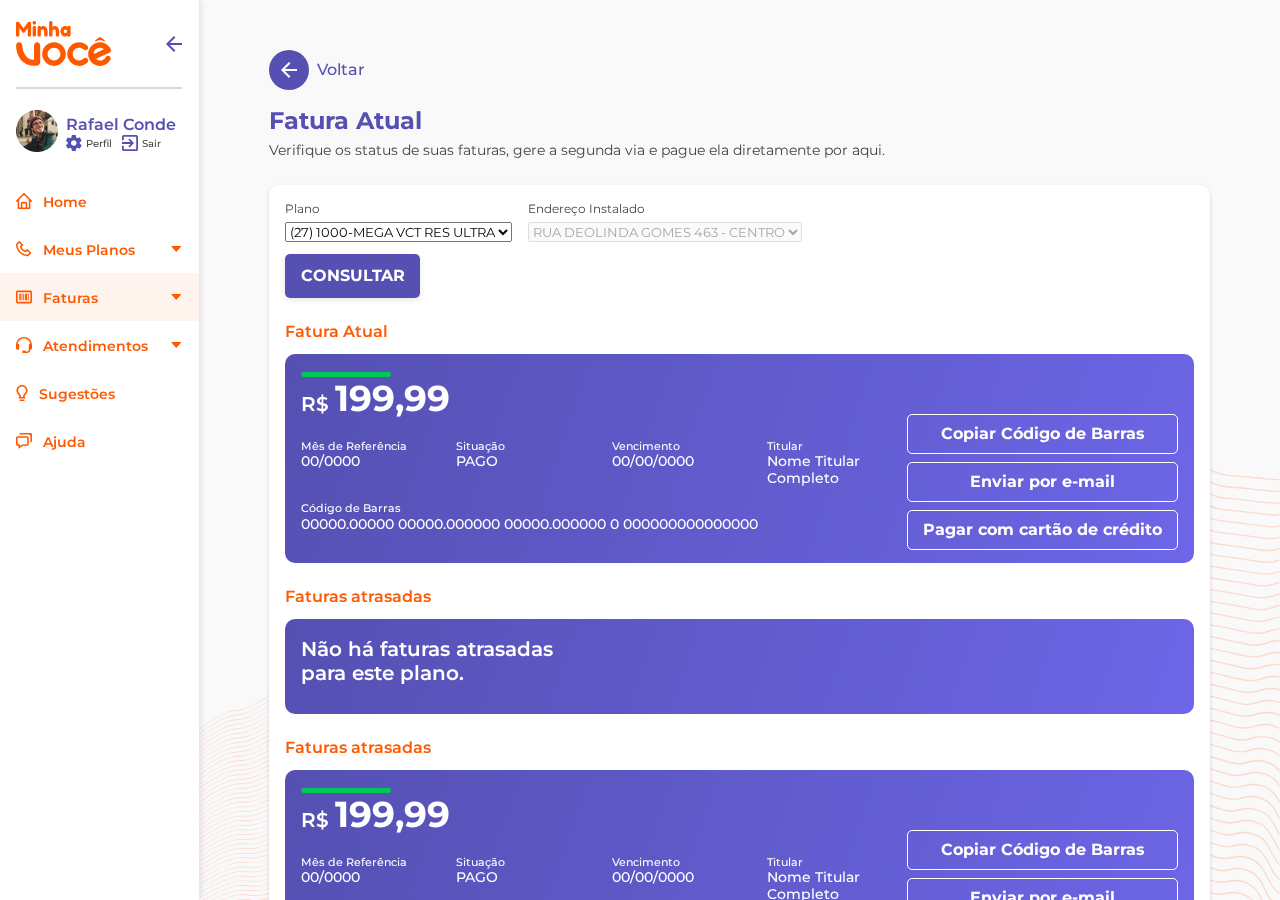
==== commit 41c076d0: "Adiciona estilização dos botões de controle" ====
--- a/atual.html
+++ b/atual.html
@@ -331,7 +331,9 @@
                     Enviar por e-mail
                   </button>
                   <button class="bill__controls-card" data-control="actual">
-                    Pagar com cartão de crédito
+                    <a href="#" class="bill__controls-link">
+                      Pagar com cartão de crédito
+                    </a>
                   </button>
                 </div>
               </div>
@@ -340,7 +342,11 @@
             <div class="bill__main-overdue overdue">
               <h2 class="overdue__title">Faturas atrasadas</h2>
               <div class="overdue__invoice">
-                <p class="overdue__invoice-no-overdue">Não há faturas atrasadas<br> para este plano</p>
+                <p class="overdue__invoice-no-overdue">
+                  Não há faturas atrasadas
+                  <br />
+                  para este plano.
+                </p>
               </div>
             </div>
 
@@ -386,7 +392,9 @@
                     Enviar por e-mail
                   </button>
                   <button class="bill__controls-card" data-control="overdue">
-                    Pagar com cartão de crédito
+                    <a href="#" class="bill__controls-link">
+                      Pagar com cartão de crédito
+                    </a>
                   </button>
                 </div>
               </div>
--- a/css/style.css
+++ b/css/style.css
@@ -431,6 +431,26 @@
 .bill__main-form-wrapper {
   border: none;
 }
+.bill__controls {
+  gap: 0.5rem;
+  justify-content: end;
+}
+.bill__controls-copy, .bill__controls-email, .bill__controls-card {
+  border: 1.5px solid white;
+  background: none;
+  width: 16.9375rem;
+  height: 2.5rem;
+  border-radius: 5px;
+  color: white;
+  font-weight: 700;
+  font-size: 1rem;
+  line-height: 1.21875rem;
+  cursor: pointer;
+}
+.bill__controls-link {
+  text-decoration: none;
+  color: white;
+}
 
 .form-wrapper {
   gap: 0.98125rem;
@@ -472,6 +492,7 @@
   padding: 1.125rem 1rem 0.8125rem;
   border-radius: 10px;
   margin-bottom: 1.5rem;
+  justify-content: space-between;
 }
 .actual__invoice-no-overdue,
 .overdue__invoice-no-overdue {
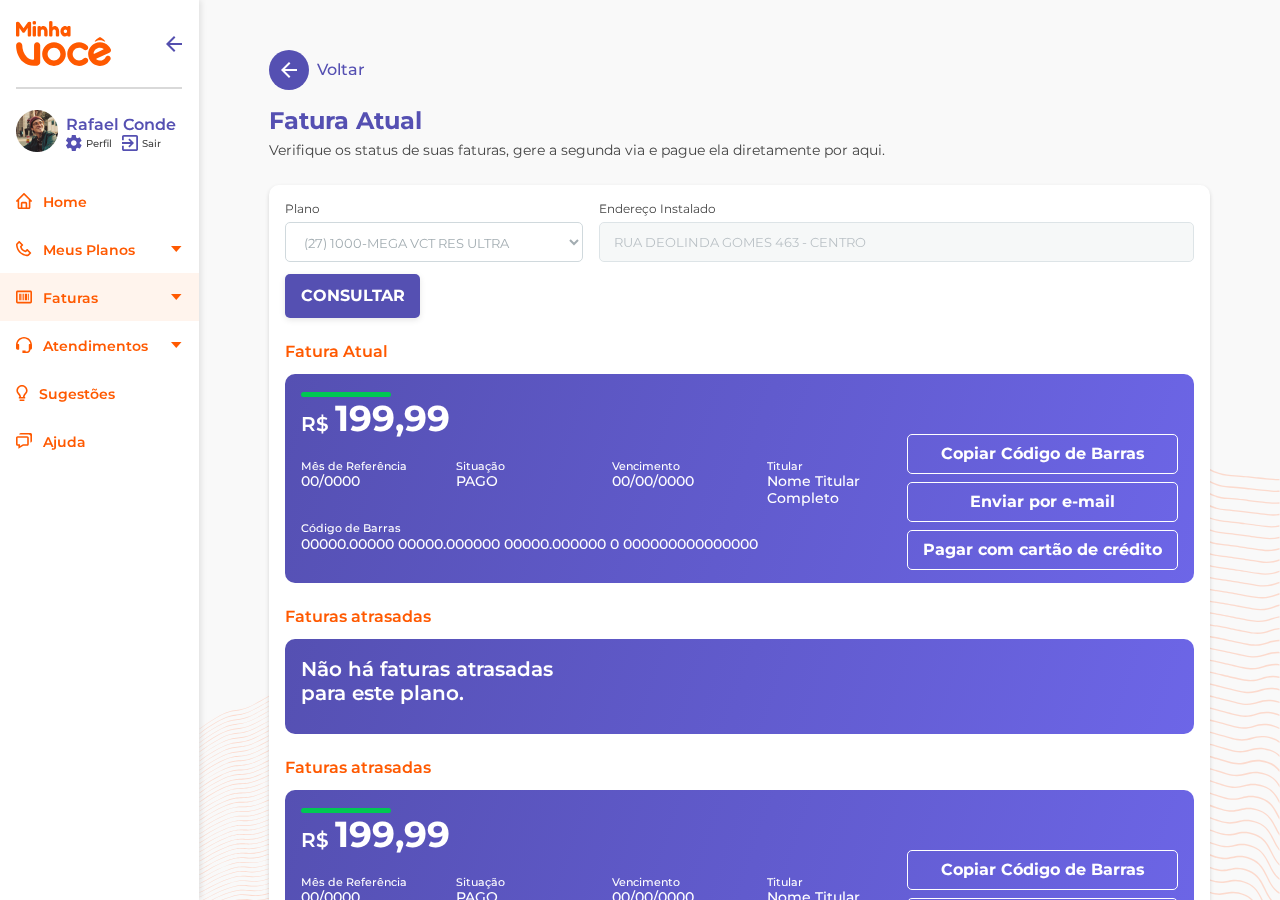
==== commit 12c99a99: "Adiciona estilização nos selects" ====
--- a/atual.html
+++ b/atual.html
@@ -248,7 +248,7 @@
 
           <article class="bill__main">
             <fieldset class="bill__main-form-wrapper">
-              <div class="form-wrapper flex">
+              <div class="form-wrapper grid">
                 <form action="" class="form-wrapper__plan flex-column">
                   <label for="plan" class="form-wrapper__plan-label">
                     Plano
@@ -274,7 +274,7 @@
                   <select
                     name="address"
                     id="address"
-                    class="form-wrapper__address-select"
+                    class="form-wrapper__address-select form-disabled"
                     disabled
                   >
                     <option value="1" class="form-wrapper__address-option">
--- a/css/style.css
+++ b/css/style.css
@@ -455,9 +455,21 @@
 .form-wrapper {
   gap: 0.98125rem;
   margin-bottom: 0.75rem;
+  grid-template-columns: 1fr 2fr;
 }
 .form-wrapper__plan, .form-wrapper__address {
   gap: 0.375rem;
+}
+.form-wrapper__plan-select, .form-wrapper__address-select {
+  height: 2.5rem;
+  background-color: white;
+  border: 1px solid #d0d9dd;
+  border-radius: 5px;
+  padding: 0.6875rem 0.875rem;
+  color: rgba(69, 90, 99, 0.5);
+}
+.form-wrapper__plan-option, .form-wrapper__address-option {
+  background-color: white;
 }
 .form-wrapper__button {
   background-color: #5550b2;
@@ -560,6 +572,11 @@
   width: 5.63375rem;
   background-color: #00c853;
   border-radius: 5px;
+}
+
+.form-disabled {
+  background-color: rgba(208, 217, 221, 0.25);
+  appearance: none;
 }
 
 .footer {
